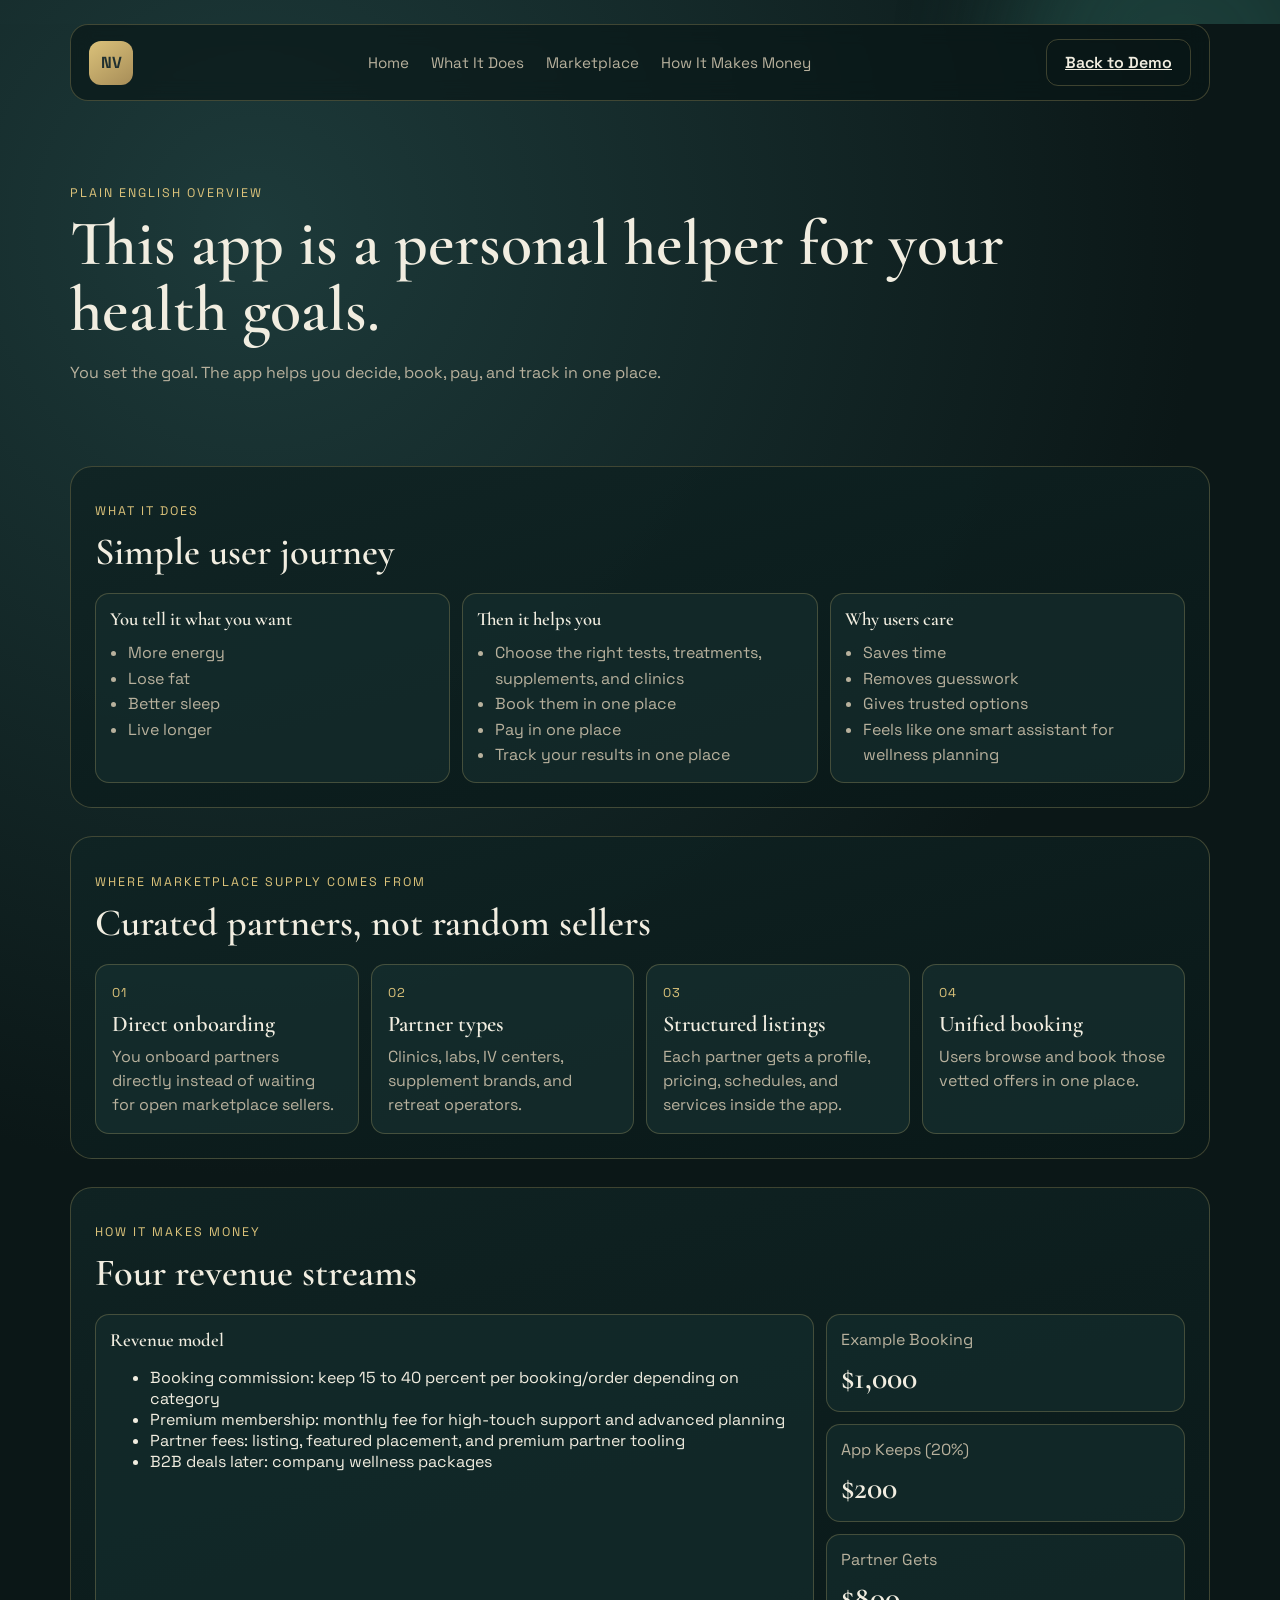
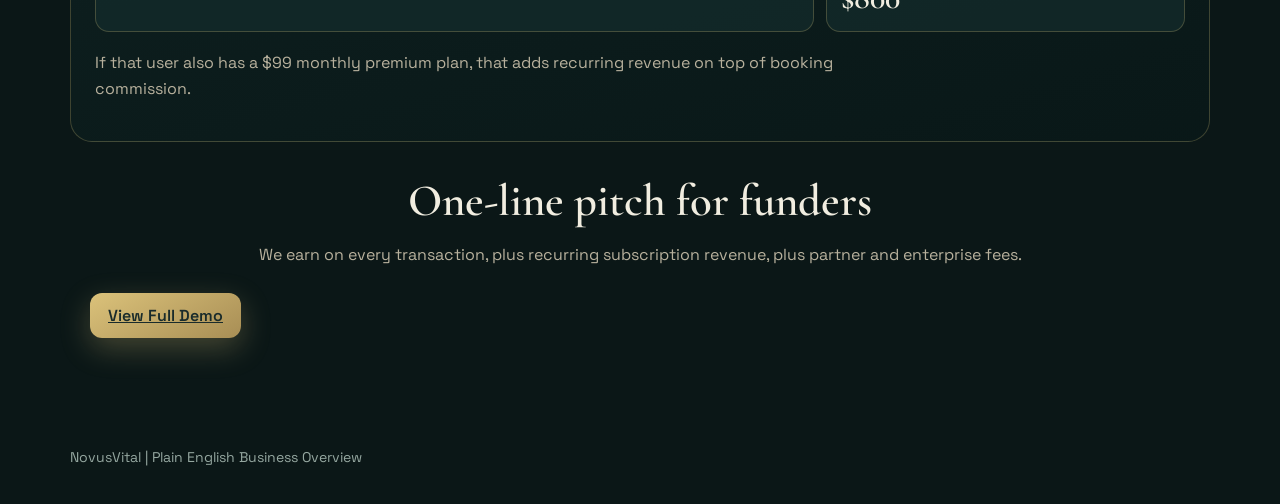
==== plain-english.html @ c3e8c419 "Add plain-English business page and link from menu" ====
<!doctype html>
<html lang="en">
<head>
  <meta charset="UTF-8" />
  <meta name="viewport" content="width=device-width, initial-scale=1.0" />
  <title>NovusVital | Plain English</title>
  <meta name="description" content="Simple explanation of what NovusVital does and how it makes money." />
  <link rel="preconnect" href="https://fonts.googleapis.com" />
  <link rel="preconnect" href="https://fonts.gstatic.com" crossorigin />
  <link href="https://fonts.googleapis.com/css2?family=Cormorant+Garamond:wght@500;600;700&family=Space+Grotesk:wght@400;500;600;700&display=swap" rel="stylesheet" />
  <link rel="stylesheet" href="styles.css" />
</head>
<body>
  <div class="bg-orb orb-one"></div>
  <div class="bg-orb orb-two"></div>

  <header class="site-header">
    <div class="brand">NV</div>
    <nav>
      <a href="index.html">Home</a>
      <a href="#what">What It Does</a>
      <a href="#marketplace">Marketplace</a>
      <a href="#money">How It Makes Money</a>
    </nav>
    <a class="btn btn-outline" href="index.html">Back to Demo</a>
  </header>

  <main>
    <section class="hero reveal">
      <p class="eyebrow">Plain English Overview</p>
      <h1>This app is a personal helper for your health goals.</h1>
      <p class="subcopy">You set the goal. The app helps you decide, book, pay, and track in one place.</p>
    </section>

    <section id="what" class="panel reveal">
      <div class="panel-head">
        <p class="eyebrow">What It Does</p>
        <h2>Simple user journey</h2>
      </div>
      <div class="partner-console">
        <article>
          <h3>You tell it what you want</h3>
          <ul>
            <li>More energy</li>
            <li>Lose fat</li>
            <li>Better sleep</li>
            <li>Live longer</li>
          </ul>
        </article>
        <article>
          <h3>Then it helps you</h3>
          <ul>
            <li>Choose the right tests, treatments, supplements, and clinics</li>
            <li>Book them in one place</li>
            <li>Pay in one place</li>
            <li>Track your results in one place</li>
          </ul>
        </article>
        <article>
          <h3>Why users care</h3>
          <ul>
            <li>Saves time</li>
            <li>Removes guesswork</li>
            <li>Gives trusted options</li>
            <li>Feels like one smart assistant for wellness planning</li>
          </ul>
        </article>
      </div>
    </section>

    <section id="marketplace" class="panel reveal">
      <div class="panel-head">
        <p class="eyebrow">Where Marketplace Supply Comes From</p>
        <h2>Curated partners, not random sellers</h2>
      </div>
      <div class="journey-grid">
        <article class="journey-card">
          <span>01</span>
          <h3>Direct onboarding</h3>
          <p>You onboard partners directly instead of waiting for open marketplace sellers.</p>
        </article>
        <article class="journey-card">
          <span>02</span>
          <h3>Partner types</h3>
          <p>Clinics, labs, IV centers, supplement brands, and retreat operators.</p>
        </article>
        <article class="journey-card">
          <span>03</span>
          <h3>Structured listings</h3>
          <p>Each partner gets a profile, pricing, schedules, and services inside the app.</p>
        </article>
        <article class="journey-card">
          <span>04</span>
          <h3>Unified booking</h3>
          <p>Users browse and book those vetted offers in one place.</p>
        </article>
      </div>
    </section>

    <section id="money" class="panel reveal outcomes">
      <div class="panel-head">
        <p class="eyebrow">How It Makes Money</p>
        <h2>Four revenue streams</h2>
      </div>
      <div class="outcomes-layout">
        <article class="chart-card">
          <h3>Revenue model</h3>
          <ul>
            <li>Booking commission: keep 15 to 40 percent per booking/order depending on category</li>
            <li>Premium membership: monthly fee for high-touch support and advanced planning</li>
            <li>Partner fees: listing, featured placement, and premium partner tooling</li>
            <li>B2B deals later: company wellness packages</li>
          </ul>
        </article>
        <article class="kpi-stack">
          <div class="kpi">
            <p>Example Booking</p>
            <h3>$1,000</h3>
          </div>
          <div class="kpi">
            <p>App Keeps (20%)</p>
            <h3>$200</h3>
          </div>
          <div class="kpi">
            <p>Partner Gets</p>
            <h3>$800</h3>
          </div>
        </article>
      </div>
      <p class="subcopy">If that user also has a $99 monthly premium plan, that adds recurring revenue on top of booking commission.</p>
    </section>

    <section class="cta reveal">
      <h2>One-line pitch for funders</h2>
      <p>We earn on every transaction, plus recurring subscription revenue, plus partner and enterprise fees.</p>
      <div class="hero-actions">
        <a class="btn btn-primary" href="index.html">View Full Demo</a>
      </div>
    </section>
  </main>

  <footer>
    <p>NovusVital | Plain English Business Overview</p>
  </footer>

  <script src="script.js"></script>
</body>
</html>
---- styles.css ----
:root {
  --bg: #0b1717;
  --bg-soft: #102222;
  --surface: rgba(17, 37, 37, 0.7);
  --surface-solid: #122b2b;
  --text: #f1ede0;
  --muted: #b8b19d;
  --accent: #dbc27a;
  --accent-deep: #9f8752;
  --line: rgba(219, 194, 122, 0.25);
  --success: #7fc7ad;
}

* {
  box-sizing: border-box;
}

html,
body {
  margin: 0;
  padding: 0;
  font-family: "Space Grotesk", sans-serif;
  background: radial-gradient(circle at 20% 10%, #1d3a3a 0%, var(--bg) 45%), var(--bg);
  color: var(--text);
  min-height: 100%;
  scroll-behavior: smooth;
}

body {
  position: relative;
  overflow-x: hidden;
}

.bg-orb {
  position: fixed;
  border-radius: 999px;
  filter: blur(54px);
  z-index: -1;
  opacity: 0.45;
}

.orb-one {
  width: 360px;
  height: 360px;
  top: -120px;
  right: -80px;
  background: #2f6a60;
}

.orb-two {
  width: 420px;
  height: 420px;
  left: -160px;
  bottom: -140px;
  background: #9f8752;
  opacity: 0.25;
}

.site-header {
  width: min(1140px, 92vw);
  margin: 24px auto 32px;
  padding: 14px 18px;
  border: 1px solid var(--line);
  border-radius: 18px;
  display: flex;
  align-items: center;
  justify-content: space-between;
  backdrop-filter: blur(10px);
  background: rgba(9, 22, 22, 0.65);
}

.brand {
  width: 44px;
  height: 44px;
  display: grid;
  place-items: center;
  border-radius: 12px;
  background: linear-gradient(145deg, #dbc27a, #a78d58);
  color: #203030;
  font-weight: 700;
}

nav {
  display: flex;
  gap: 22px;
}

nav a {
  color: var(--muted);
  text-decoration: none;
  font-size: 0.95rem;
}

main {
  width: min(1140px, 92vw);
  margin: 0 auto;
  padding-bottom: 64px;
}

.hero {
  padding: 40px 0 36px;
}

.eyebrow {
  text-transform: uppercase;
  letter-spacing: 0.16em;
  font-size: 0.78rem;
  color: var(--accent);
  margin-bottom: 10px;
}

h1,
h2,
h3 {
  font-family: "Cormorant Garamond", serif;
  font-weight: 600;
  margin: 0;
}

h1 {
  font-size: clamp(2.2rem, 5vw, 4.4rem);
  line-height: 1.02;
  max-width: 950px;
}

.subcopy {
  margin-top: 18px;
  color: var(--muted);
  max-width: 760px;
  line-height: 1.6;
}

.hero-actions {
  margin-top: 28px;
  display: flex;
  gap: 12px;
  flex-wrap: wrap;
}

.btn {
  border: 0;
  border-radius: 12px;
  padding: 12px 18px;
  font-family: inherit;
  font-weight: 600;
  cursor: pointer;
  transition: transform 0.22s ease, box-shadow 0.22s ease, background 0.22s ease;
}

.btn:hover {
  transform: translateY(-2px);
}

.btn-primary {
  background: linear-gradient(150deg, #dbc27a, #a88e55);
  color: #192b2b;
  box-shadow: 0 10px 30px rgba(219, 194, 122, 0.28);
}

.btn-outline {
  background: transparent;
  color: var(--text);
  border: 1px solid var(--line);
}

.btn-ghost {
  background: #183131;
  color: var(--text);
  border: 1px solid transparent;
}

.hero-metrics {
  margin-top: 34px;
  display: grid;
  grid-template-columns: repeat(3, minmax(0, 1fr));
  gap: 14px;
}

.hero-metrics article {
  background: var(--surface);
  border: 1px solid var(--line);
  border-radius: 14px;
  padding: 16px;
}

.hero-metrics h3 {
  font-size: 2rem;
}

.hero-metrics p {
  margin: 6px 0 0;
  color: var(--muted);
  font-size: 0.92rem;
}

.panel {
  margin-top: 28px;
  border: 1px solid var(--line);
  border-radius: 22px;
  background: linear-gradient(165deg, rgba(16, 36, 36, 0.9), rgba(9, 24, 24, 0.9));
  padding: 24px;
}

.panel-head {
  margin-bottom: 18px;
}

.panel-head h2 {
  font-size: clamp(1.6rem, 3vw, 2.6rem);
}

.split {
  display: flex;
  justify-content: space-between;
  gap: 12px;
  align-items: end;
}

.journey-grid {
  display: grid;
  grid-template-columns: repeat(4, minmax(0, 1fr));
  gap: 12px;
}

.journey-card {
  background: rgba(23, 48, 48, 0.72);
  border: 1px solid var(--line);
  border-radius: 14px;
  padding: 16px;
}

.journey-card span {
  color: var(--accent);
  font-size: 0.8rem;
  letter-spacing: 0.1em;
}

.journey-card h3 {
  margin-top: 8px;
  font-size: 1.4rem;
}

.journey-card p {
  color: var(--muted);
  margin: 8px 0 0;
  line-height: 1.5;
}

.market-grid {
  display: grid;
  grid-template-columns: repeat(4, minmax(0, 1fr));
  gap: 12px;
}

.market-card {
  border: 1px solid var(--line);
  border-radius: 14px;
  overflow: hidden;
  background: var(--surface-solid);
}

.market-image {
  height: 140px;
  background: linear-gradient(135deg, #2d5f5f, #1a3434);
  display: grid;
  place-items: end start;
  padding: 12px;
}

.market-image span {
  background: rgba(10, 22, 22, 0.75);
  padding: 5px 9px;
  border-radius: 999px;
  font-size: 0.78rem;
  color: var(--accent);
}

.market-body {
  padding: 12px;
}

.market-body h3 {
  font-size: 1.3rem;
}

.market-body p {
  color: var(--muted);
  margin: 8px 0 12px;
  font-size: 0.92rem;
}

.market-foot {
  display: flex;
  justify-content: space-between;
  align-items: center;
}

.market-foot strong {
  color: var(--accent);
}

.outcomes-layout {
  display: grid;
  grid-template-columns: 2fr 1fr;
  gap: 12px;
}

.chart-card,
.kpi-stack .kpi {
  border: 1px solid var(--line);
  border-radius: 14px;
  background: rgba(21, 45, 45, 0.7);
}

.chart-card {
  padding: 14px;
}

.line-chart {
  width: 100%;
  margin: 8px 0;
}

.chart-card p {
  color: var(--muted);
  margin: 4px 0 0;
}

.kpi-stack {
  display: grid;
  grid-template-rows: repeat(3, 1fr);
  gap: 12px;
}

.kpi {
  padding: 14px;
}

.kpi p {
  margin: 0;
  color: var(--muted);
}

.kpi h3 {
  margin-top: 8px;
  font-size: 2rem;
}

.partner-console {
  display: grid;
  grid-template-columns: repeat(3, minmax(0, 1fr));
  gap: 12px;
}

.partner-console article {
  border: 1px solid var(--line);
  border-radius: 14px;
  padding: 14px;
  background: rgba(21, 45, 45, 0.72);
}

.partner-console ul {
  margin: 10px 0 0;
  padding-left: 18px;
  color: var(--muted);
  line-height: 1.6;
}

.cta {
  text-align: center;
  padding: 32px 20px;
}

.cta h2 {
  font-size: clamp(1.8rem, 3.5vw, 3rem);
}

.cta p {
  color: var(--muted);
}

footer {
  width: min(1140px, 92vw);
  margin: 0 auto 38px;
  color: #95a7a0;
  font-size: 0.88rem;
}

.modal {
  position: fixed;
  inset: 0;
  background: rgba(5, 14, 14, 0.78);
  display: grid;
  place-items: center;
  opacity: 0;
  pointer-events: none;
  transition: opacity 0.25s ease;
}

.modal.show {
  opacity: 1;
  pointer-events: auto;
}

.modal-card {
  width: min(640px, 92vw);
  border-radius: 18px;
  border: 1px solid var(--line);
  background: #0f2323;
  padding: 22px;
  position: relative;
}

.close {
  position: absolute;
  right: 12px;
  top: 10px;
  border: 0;
  background: transparent;
  color: var(--muted);
  font-size: 1.1rem;
  cursor: pointer;
}

.choices {
  margin-top: 14px;
  display: grid;
  grid-template-columns: repeat(2, minmax(0, 1fr));
  gap: 8px;
}

.choices button {
  border: 1px solid var(--line);
  border-radius: 10px;
  padding: 10px;
  background: #173636;
  color: var(--text);
  text-align: left;
  cursor: pointer;
}

.choice-output {
  margin-top: 14px;
  color: var(--success);
  min-height: 24px;
}

.reveal {
  opacity: 0;
  transform: translateY(18px);
  transition: opacity 0.65s ease, transform 0.65s ease;
}

.reveal.visible {
  opacity: 1;
  transform: translateY(0);
}

@media (max-width: 1020px) {
  nav {
    display: none;
  }

  .journey-grid,
  .market-grid {
    grid-template-columns: repeat(2, minmax(0, 1fr));
  }

  .partner-console {
    grid-template-columns: 1fr;
  }
}

@media (max-width: 760px) {
  .hero-metrics,
  .journey-grid,
  .market-grid,
  .outcomes-layout,
  .choices {
    grid-template-columns: 1fr;
  }

  .split {
    align-items: start;
    flex-direction: column;
  }

  .site-header {
    margin-top: 14px;
  }
}
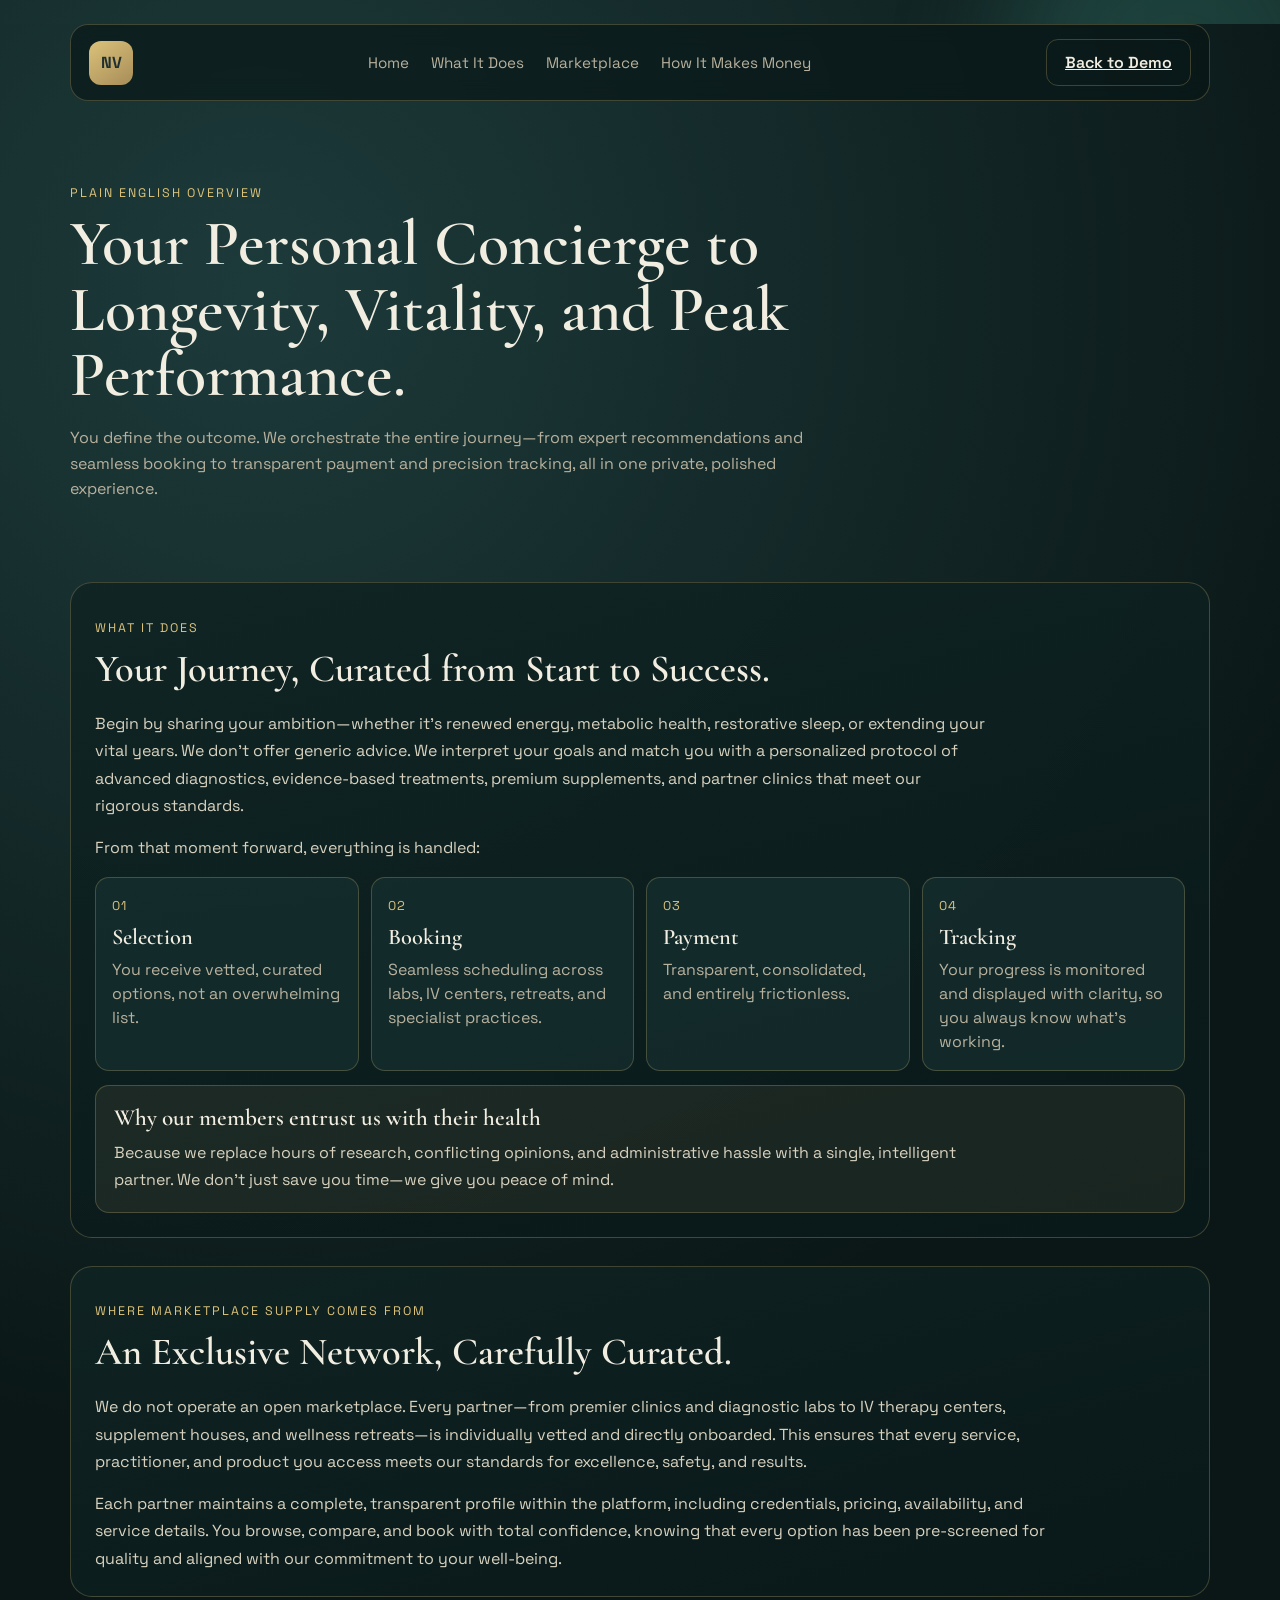
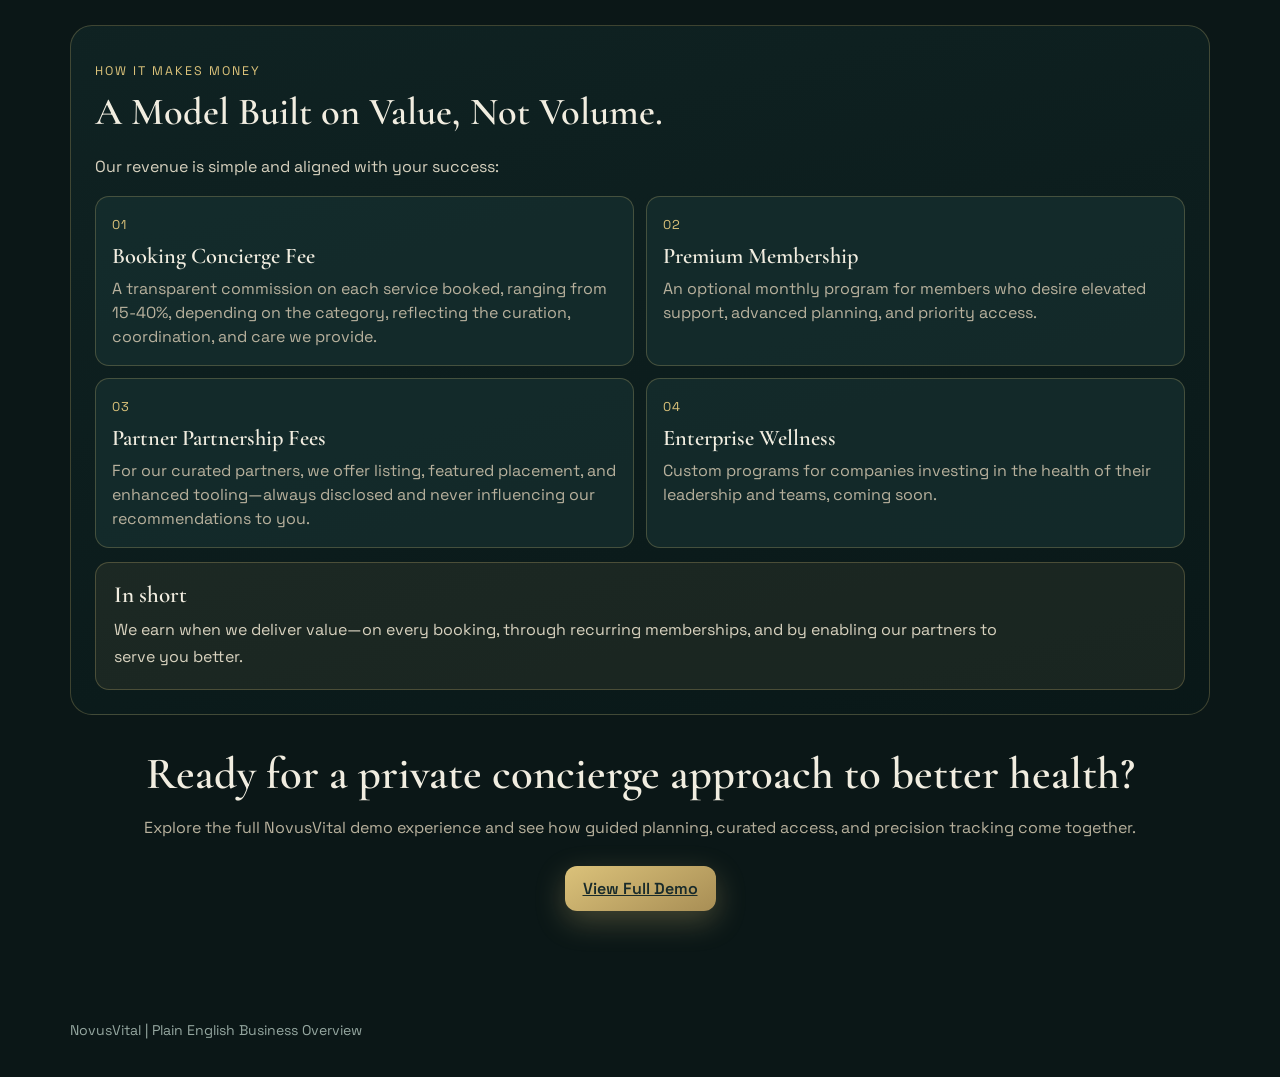
==== commit 6bc08984: "Polish NovusVital overview copy" ====
--- a/plain-english.html
+++ b/plain-english.html
@@ -3,8 +3,8 @@
 <head>
   <meta charset="UTF-8" />
   <meta name="viewport" content="width=device-width, initial-scale=1.0" />
-  <title>NovusVital | Plain English</title>
-  <meta name="description" content="Simple explanation of what NovusVital does and how it makes money." />
+  <title>NovusVital | Longevity Concierge</title>
+  <meta name="description" content="A polished overview of the NovusVital longevity concierge platform, curated partner network, and value-aligned revenue model." />
   <link rel="preconnect" href="https://fonts.googleapis.com" />
   <link rel="preconnect" href="https://fonts.gstatic.com" crossorigin />
   <link href="https://fonts.googleapis.com/css2?family=Cormorant+Garamond:wght@500;600;700&family=Space+Grotesk:wght@400;500;600;700&display=swap" rel="stylesheet" />
@@ -28,111 +28,97 @@
   <main>
     <section class="hero reveal">
       <p class="eyebrow">Plain English Overview</p>
-      <h1>This app is a personal helper for your health goals.</h1>
-      <p class="subcopy">You set the goal. The app helps you decide, book, pay, and track in one place.</p>
+      <h1>Your Personal Concierge to Longevity, Vitality, and Peak Performance.</h1>
+      <p class="subcopy">You define the outcome. We orchestrate the entire journey&mdash;from expert recommendations and seamless booking to transparent payment and precision tracking, all in one private, polished experience.</p>
     </section>
 
     <section id="what" class="panel reveal">
       <div class="panel-head">
         <p class="eyebrow">What It Does</p>
-        <h2>Simple user journey</h2>
+        <h2>Your Journey, Curated from Start to Success.</h2>
       </div>
-      <div class="partner-console">
-        <article>
-          <h3>You tell it what you want</h3>
-          <ul>
-            <li>More energy</li>
-            <li>Lose fat</li>
-            <li>Better sleep</li>
-            <li>Live longer</li>
-          </ul>
+      <div class="copy-block">
+        <p>Begin by sharing your ambition&mdash;whether it&rsquo;s renewed energy, metabolic health, restorative sleep, or extending your vital years. We don&rsquo;t offer generic advice. We interpret your goals and match you with a personalized protocol of advanced diagnostics, evidence-based treatments, premium supplements, and partner clinics that meet our rigorous standards.</p>
+        <p>From that moment forward, everything is handled:</p>
+      </div>
+      <div class="journey-grid">
+        <article class="journey-card">
+          <span>01</span>
+          <h3>Selection</h3>
+          <p>You receive vetted, curated options, not an overwhelming list.</p>
         </article>
-        <article>
-          <h3>Then it helps you</h3>
-          <ul>
-            <li>Choose the right tests, treatments, supplements, and clinics</li>
-            <li>Book them in one place</li>
-            <li>Pay in one place</li>
-            <li>Track your results in one place</li>
-          </ul>
+        <article class="journey-card">
+          <span>02</span>
+          <h3>Booking</h3>
+          <p>Seamless scheduling across labs, IV centers, retreats, and specialist practices.</p>
         </article>
-        <article>
-          <h3>Why users care</h3>
-          <ul>
-            <li>Saves time</li>
-            <li>Removes guesswork</li>
-            <li>Gives trusted options</li>
-            <li>Feels like one smart assistant for wellness planning</li>
-          </ul>
+        <article class="journey-card">
+          <span>03</span>
+          <h3>Payment</h3>
+          <p>Transparent, consolidated, and entirely frictionless.</p>
         </article>
+        <article class="journey-card">
+          <span>04</span>
+          <h3>Tracking</h3>
+          <p>Your progress is monitored and displayed with clarity, so you always know what&rsquo;s working.</p>
+        </article>
+      </div>
+      <div class="member-note">
+        <h3>Why our members entrust us with their health</h3>
+        <p>Because we replace hours of research, conflicting opinions, and administrative hassle with a single, intelligent partner. We don&rsquo;t just save you time&mdash;we give you peace of mind.</p>
       </div>
     </section>
 
     <section id="marketplace" class="panel reveal">
       <div class="panel-head">
         <p class="eyebrow">Where Marketplace Supply Comes From</p>
-        <h2>Curated partners, not random sellers</h2>
+        <h2>An Exclusive Network, Carefully Curated.</h2>
       </div>
-      <div class="journey-grid">
-        <article class="journey-card">
-          <span>01</span>
-          <h3>Direct onboarding</h3>
-          <p>You onboard partners directly instead of waiting for open marketplace sellers.</p>
-        </article>
-        <article class="journey-card">
-          <span>02</span>
-          <h3>Partner types</h3>
-          <p>Clinics, labs, IV centers, supplement brands, and retreat operators.</p>
-        </article>
-        <article class="journey-card">
-          <span>03</span>
-          <h3>Structured listings</h3>
-          <p>Each partner gets a profile, pricing, schedules, and services inside the app.</p>
-        </article>
-        <article class="journey-card">
-          <span>04</span>
-          <h3>Unified booking</h3>
-          <p>Users browse and book those vetted offers in one place.</p>
-        </article>
+      <div class="copy-block wide-copy">
+        <p>We do not operate an open marketplace. Every partner&mdash;from premier clinics and diagnostic labs to IV therapy centers, supplement houses, and wellness retreats&mdash;is individually vetted and directly onboarded. This ensures that every service, practitioner, and product you access meets our standards for excellence, safety, and results.</p>
+        <p>Each partner maintains a complete, transparent profile within the platform, including credentials, pricing, availability, and service details. You browse, compare, and book with total confidence, knowing that every option has been pre-screened for quality and aligned with our commitment to your well-being.</p>
       </div>
     </section>
 
     <section id="money" class="panel reveal outcomes">
       <div class="panel-head">
         <p class="eyebrow">How It Makes Money</p>
-        <h2>Four revenue streams</h2>
+        <h2>A Model Built on Value, Not Volume.</h2>
       </div>
-      <div class="outcomes-layout">
-        <article class="chart-card">
-          <h3>Revenue model</h3>
-          <ul>
-            <li>Booking commission: keep 15 to 40 percent per booking/order depending on category</li>
-            <li>Premium membership: monthly fee for high-touch support and advanced planning</li>
-            <li>Partner fees: listing, featured placement, and premium partner tooling</li>
-            <li>B2B deals later: company wellness packages</li>
-          </ul>
+      <div class="copy-block">
+        <p>Our revenue is simple and aligned with your success:</p>
+      </div>
+      <div class="journey-grid">
+        <article class="journey-card">
+          <span>01</span>
+          <h3>Booking Concierge Fee</h3>
+          <p>A transparent commission on each service booked, ranging from 15-40%, depending on the category, reflecting the curation, coordination, and care we provide.</p>
         </article>
-        <article class="kpi-stack">
-          <div class="kpi">
-            <p>Example Booking</p>
-            <h3>$1,000</h3>
-          </div>
-          <div class="kpi">
-            <p>App Keeps (20%)</p>
-            <h3>$200</h3>
-          </div>
-          <div class="kpi">
-            <p>Partner Gets</p>
-            <h3>$800</h3>
-          </div>
+        <article class="journey-card">
+          <span>02</span>
+          <h3>Premium Membership</h3>
+          <p>An optional monthly program for members who desire elevated support, advanced planning, and priority access.</p>
+        </article>
+        <article class="journey-card">
+          <span>03</span>
+          <h3>Partner Partnership Fees</h3>
+          <p>For our curated partners, we offer listing, featured placement, and enhanced tooling&mdash;always disclosed and never influencing our recommendations to you.</p>
+        </article>
+        <article class="journey-card">
+          <span>04</span>
+          <h3>Enterprise Wellness</h3>
+          <p>Custom programs for companies investing in the health of their leadership and teams, coming soon.</p>
         </article>
       </div>
-      <p class="subcopy">If that user also has a $99 monthly premium plan, that adds recurring revenue on top of booking commission.</p>
+      <div class="member-note">
+        <h3>In short</h3>
+        <p>We earn when we deliver value&mdash;on every booking, through recurring memberships, and by enabling our partners to serve you better.</p>
+      </div>
     </section>
 
     <section class="cta reveal">
-      <h2>One-line pitch for funders</h2>
-      <p>We earn on every transaction, plus recurring subscription revenue, plus partner and enterprise fees.</p>
+      <h2>Ready for a private concierge approach to better health?</h2>
+      <p>Explore the full NovusVital demo experience and see how guided planning, curated access, and precision tracking come together.</p>
       <div class="hero-actions">
         <a class="btn btn-primary" href="index.html">View Full Demo</a>
       </div>
--- a/styles.css
+++ b/styles.css
@@ -130,6 +130,24 @@
   line-height: 1.6;
 }
 
+.copy-block {
+  max-width: 890px;
+  color: #d8d2bf;
+  line-height: 1.72;
+}
+
+.copy-block p {
+  margin: 0 0 14px;
+}
+
+.copy-block p:last-child {
+  margin-bottom: 0;
+}
+
+.wide-copy {
+  max-width: 980px;
+}
+
 .hero-actions {
   margin-top: 28px;
   display: flex;
@@ -246,6 +264,33 @@
   line-height: 1.5;
 }
 
+.member-note {
+  margin-top: 14px;
+  border: 1px solid var(--line);
+  border-radius: 14px;
+  padding: 18px;
+  background: rgba(219, 194, 122, 0.08);
+}
+
+.member-note h3 {
+  font-size: 1.45rem;
+}
+
+.member-note p {
+  color: #d8d2bf;
+  line-height: 1.68;
+  margin: 8px 0 0;
+  max-width: 900px;
+}
+
+.copy-block + .journey-grid {
+  margin-top: 16px;
+}
+
+.outcomes .journey-grid {
+  grid-template-columns: repeat(2, minmax(0, 1fr));
+}
+
 .market-grid {
   display: grid;
   grid-template-columns: repeat(4, minmax(0, 1fr));
@@ -379,6 +424,10 @@
   color: var(--muted);
 }
 
+.cta .hero-actions {
+  justify-content: center;
+}
+
 footer {
   width: min(1140px, 92vw);
   margin: 0 auto 38px;
@@ -409,6 +458,136 @@
   background: #0f2323;
   padding: 22px;
   position: relative;
+}
+
+.story-card {
+  width: min(760px, 94vw);
+  border-radius: 22px;
+  border: 1px solid var(--line);
+  background: linear-gradient(165deg, rgba(19, 42, 42, 0.96), rgba(11, 26, 26, 0.98));
+  padding: 26px;
+  position: relative;
+  box-shadow: 0 24px 80px rgba(0, 0, 0, 0.45);
+  overflow: hidden;
+}
+
+.story-card::before {
+  content: "";
+  position: absolute;
+  width: 220px;
+  height: 220px;
+  border-radius: 999px;
+  top: -80px;
+  right: -70px;
+  background: radial-gradient(circle, rgba(219, 194, 122, 0.32), rgba(219, 194, 122, 0));
+  pointer-events: none;
+}
+
+.story-layout {
+  display: grid;
+  grid-template-columns: 1.8fr 1fr;
+  gap: 18px;
+}
+
+.story-pill {
+  display: inline-flex;
+  margin: 0 0 10px;
+  padding: 6px 10px;
+  border-radius: 999px;
+  font-size: 0.78rem;
+  letter-spacing: 0.08em;
+  text-transform: uppercase;
+  border: 1px solid var(--line);
+  color: var(--accent);
+  background: rgba(219, 194, 122, 0.1);
+}
+
+.story-copy {
+  margin-top: 12px;
+  color: #d6d0bc;
+  line-height: 1.65;
+  min-height: 88px;
+}
+
+.story-progress-track {
+  margin-top: 16px;
+  width: 100%;
+  height: 8px;
+  border-radius: 999px;
+  background: rgba(219, 194, 122, 0.2);
+  overflow: hidden;
+}
+
+.story-progress-fill {
+  width: 0%;
+  height: 100%;
+  background: linear-gradient(90deg, #dbc27a, #a88e55);
+  transition: width 0.35s ease;
+}
+
+.story-step {
+  margin-top: 0;
+  color: var(--success);
+  font-size: 0.9rem;
+}
+
+.story-meta {
+  margin-top: 10px;
+  display: flex;
+  justify-content: space-between;
+  align-items: center;
+}
+
+.story-timer {
+  margin: 0;
+  color: var(--accent);
+  font-weight: 700;
+  letter-spacing: 0.06em;
+}
+
+.story-dots {
+  margin-top: 12px;
+  display: grid;
+  grid-template-columns: repeat(6, minmax(0, 1fr));
+  gap: 6px;
+}
+
+.story-dots span {
+  height: 6px;
+  border-radius: 999px;
+  background: rgba(219, 194, 122, 0.2);
+}
+
+.story-dots span.active {
+  background: #dbc27a;
+  box-shadow: 0 0 14px rgba(219, 194, 122, 0.8);
+}
+
+.story-insight {
+  border: 1px solid var(--line);
+  border-radius: 14px;
+  padding: 14px;
+  background: rgba(10, 24, 24, 0.72);
+}
+
+.insight-label {
+  margin: 0;
+  color: #9eb5ab;
+  text-transform: uppercase;
+  letter-spacing: 0.14em;
+  font-size: 0.72rem;
+}
+
+.story-insight h4 {
+  margin: 8px 0;
+  font-size: clamp(1.6rem, 3vw, 2.4rem);
+  color: var(--accent);
+}
+
+.story-insight p {
+  margin: 0;
+  color: #c6c0ab;
+  line-height: 1.6;
 }
 
 .close {
@@ -464,6 +643,10 @@
   .journey-grid,
   .market-grid {
     grid-template-columns: repeat(2, minmax(0, 1fr));
+  }
+
+  .outcomes .journey-grid {
+    grid-template-columns: 1fr;
   }
 
   .partner-console {
@@ -480,6 +663,14 @@
     grid-template-columns: 1fr;
   }
 
+  .story-layout {
+    grid-template-columns: 1fr;
+  }
+
+  .story-copy {
+    min-height: 0;
+  }
+
   .split {
     align-items: start;
     flex-direction: column;
